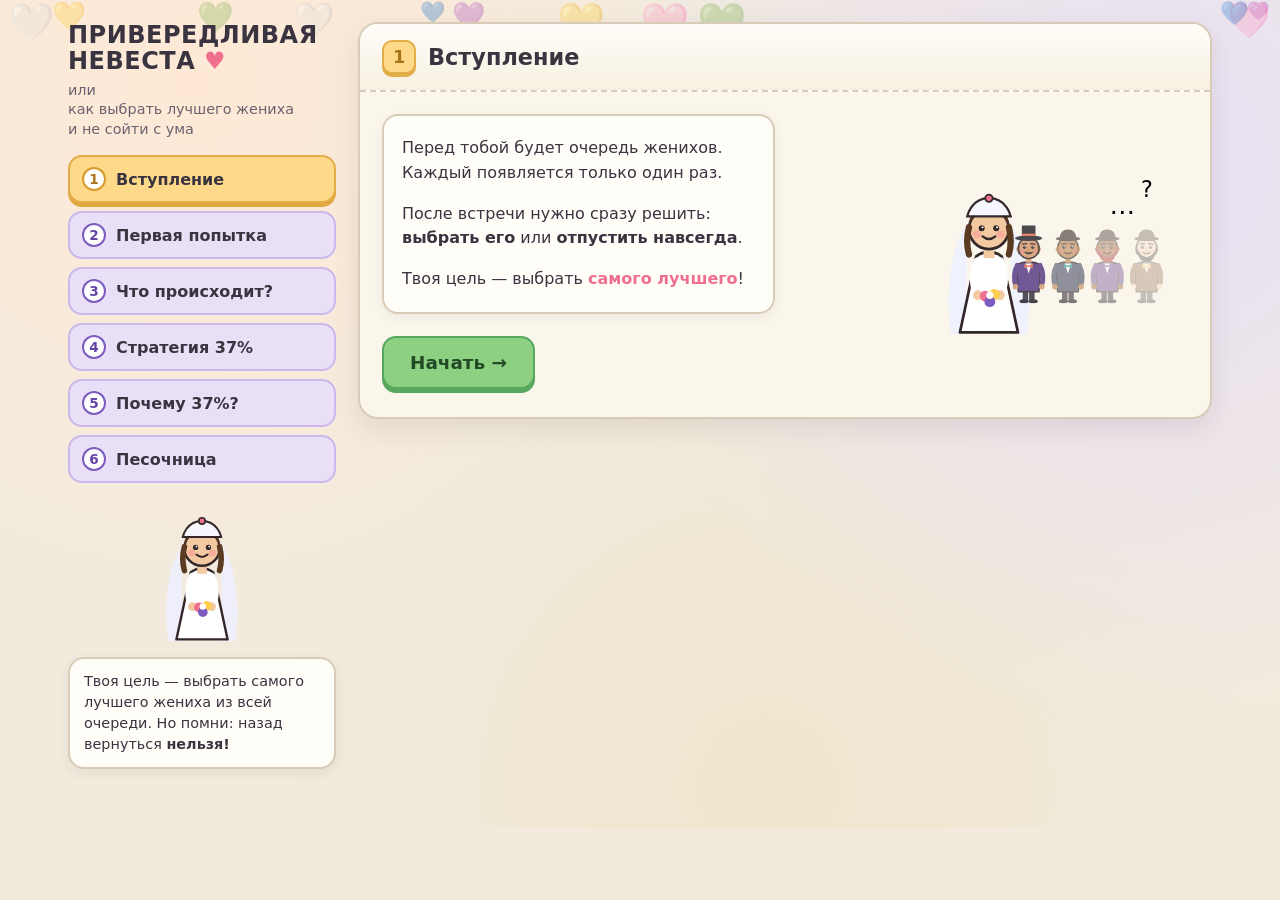
==== index.html @ fdc0e1d2 "Привередливая невеста — интерактивная задача о секретаре Co-authored-by: Cursor <cursoragent@cursor." ====
<!DOCTYPE html>
<html lang="ru">
<head>
  <meta charset="UTF-8" />
  <meta name="viewport" content="width=device-width, initial-scale=1.0" />
  <title>Привередливая невеста — как выбрать лучшего жениха и не сойти с ума</title>
  <link rel="stylesheet" href="style.css" />
  <link rel="icon" href="data:image/svg+xml,%3Csvg xmlns='http://www.w3.org/2000/svg' viewBox='0 0 100 100'%3E%3Ctext y='.9em' font-size='90'%3E%F0%9F%91%B0%3C/text%3E%3C/svg%3E" />
</head>
<body>
  <div class="bg-hearts" id="bgHearts" aria-hidden="true"></div>

  <div class="app">
    <!-- ================= SIDEBAR ================= -->
    <aside class="sidebar">
      <div class="brand">
        <h1>Привередливая<br>невеста <span class="heart">♥</span></h1>
        <p class="brand-sub">или<br>как выбрать лучшего жениха<br>и не сойти с ума</p>
      </div>

      <nav class="scene-nav" id="sceneNav">
        <button class="nav-item active" data-scene="scene-intro"><span class="n">1</span> Вступление</button>
        <button class="nav-item" data-scene="scene-play"><span class="n">2</span> Первая попытка</button>
        <button class="nav-item" data-scene="scene-stats"><span class="n">3</span> Что происходит?</button>
        <button class="nav-item" data-scene="scene-strategy"><span class="n">4</span> Стратегия 37%</button>
        <button class="nav-item" data-scene="scene-why"><span class="n">5</span> Почему 37%?</button>
        <button class="nav-item" data-scene="scene-sandbox"><span class="n">6</span> Песочница</button>
      </nav>

      <div class="helper">
        <div class="helper-art" id="helperArt"><!-- bride svg --></div>
        <div class="helper-tip" id="helperTip">
          Твоя цель — выбрать самого лучшего жениха из всей очереди.
          Но помни: назад вернуться <strong>нельзя!</strong>
        </div>
      </div>
    </aside>

    <!-- ================= MAIN STAGE ================= -->
    <main class="stage">

      <!-- ---------- SCENE 1: ВСТУПЛЕНИЕ ---------- -->
      <section class="scene active" id="scene-intro">
        <div class="panel">
          <div class="panel-head"><span class="badge badge-peach">1</span><h2>Вступление</h2></div>
          <div class="panel-body two-col">
            <div>
              <div class="speech">
                <p>Перед тобой будет очередь женихов. Каждый появляется только один раз.</p>
                <p>После встречи нужно сразу решить: <strong>выбрать его</strong> или
                   <strong>отпустить навсегда</strong>.</p>
                <p>Твоя цель — выбрать <span class="accent">самого лучшего</span>!</p>
              </div>
              <button class="btn btn-green btn-big" data-scene="scene-play">Начать →</button>
            </div>
            <div class="hero-art" id="heroArt"><!-- bride + queue svg --></div>
          </div>
        </div>
      </section>

      <!-- ---------- SCENE 2: ПЕРВАЯ ПОПЫТКА ---------- -->
      <section class="scene" id="scene-play">
        <div class="panel">
          <div class="panel-head">
            <span class="badge">2</span><h2>Первая попытка</h2>
            <span class="counter-pill" id="playCounter">Кандидат 1 из 12</span>
          </div>
          <div class="panel-body">
            <div class="play-grid">
              <!-- current suitor + speech + buttons -->
              <div class="play-main">
                <div class="suitor-stage" id="suitorStage"></div>
                <div class="decision-row" id="decisionRow">
                  <button class="btn btn-green" id="btnAccept">💍 Выбрать его!</button>
                  <button class="btn btn-pink" id="btnReject">👋 Отпустить навсегда</button>
                </div>
              </div>
              <!-- who you've met so far -->
              <aside class="met-panel">
                <h3>Кого ты уже встретила</h3>
                <div class="met-list" id="metList"></div>
                <div class="met-caption" id="metCaption"></div>
              </aside>
            </div>
            <!-- progress queue -->
            <div class="queue" id="playQueue"></div>
          </div>
        </div>
      </section>

      <!-- ---------- SCENE 3: ЧТО ПРОИСХОДИТ? ---------- -->
      <section class="scene" id="scene-stats">
        <div class="panel">
          <div class="panel-head"><span class="badge">3</span><h2>Что происходит?</h2></div>
          <div class="panel-body">
            <p class="hint-line" id="statsIntro">
              Сыграй «Первую попытку», чтобы увидеть всю очередь и результат 👆
            </p>
            <div class="reveal-host" id="statsReveal"></div>

            <div class="speech speech-wide">
              <p>Слишком <strong>ранний</strong> выбор опасен — лучший ещё может прийти.</p>
              <p>Слишком <strong>позднее</strong> ожидание тоже — отвергнешь лучшего и останешься
                 с кем попало.</p>
              <p>Нужно сначала <strong>изучить рынок</strong>, а потом действовать. Но сколько именно смотреть?</p>
            </div>

            <div class="nav-row">
              <button class="btn btn-ghost" data-scene="scene-play">↩ Сыграть ещё раз</button>
              <button class="btn btn-purple" data-scene="scene-strategy">Попробовать стратегию →</button>
            </div>
          </div>
        </div>
      </section>

      <!-- ---------- SCENE 4: СТРАТЕГИЯ 37% ---------- -->
      <section class="scene" id="scene-strategy">
        <div class="panel">
          <div class="panel-head"><span class="badge">4</span><h2>Стратегия 37%</h2></div>
          <div class="panel-body">
            <div class="strat-grid">
              <div class="strat-controls">
                <div class="speech">
                  <p>Сначала просто <strong>смотри</strong> на женихов и никого не выбирай,
                     а потом возьми <strong>первого, кто лучше всех предыдущих</strong>.</p>
                </div>
                <label class="slider-label" for="stratSlider">
                  Сколько процентов сначала просто смотреть?
                  <strong class="pct-tag"><span id="stratPct">37</span>%</strong>
                </label>
                <input type="range" id="stratSlider" min="0" max="90" value="37" step="1" />
                <div class="phase-bar">
                  <div class="phase observe" id="stratObserve">👀 наблюдаю</div>
                  <div class="phase choose" id="stratChoose">💘 выбираю</div>
                </div>
                <button class="btn btn-purple btn-big" id="btnRunStrat">Запустить 1000 симуляций 🎲</button>
              </div>

              <div class="strat-chart">
                <h3 class="chart-title">Вероятность выбрать лучшего жениха</h3>
                <div class="chart-wrap">
                  <canvas id="stratChart" width="720" height="360"></canvas>
                </div>
                <button class="btn btn-ghost" id="btnDrawCurve">Построить кривую 📈</button>
              </div>

              <div class="strat-result">
                <h3>Результат симуляции</h3>
                <div class="big-number"><span id="stratWinPct">—</span>%</div>
                <div class="big-number-cap">из 1000 симуляций ты выбрала лучшего жениха</div>
                <p class="strat-note">
                  Оптимум около 37% — это не магия. Это математика! (не пугайся, дальше будет
                  интуитивно и красиво)
                </p>
              </div>
            </div>

            <div class="nav-row">
              <button class="btn btn-ghost" data-scene="scene-play">↩ Сыграть ещё раз</button>
              <button class="btn btn-purple" data-scene="scene-why">Почему 37%? →</button>
            </div>
          </div>
        </div>
      </section>

      <!-- ---------- SCENE 5: ПОЧЕМУ 37%? ---------- -->
      <section class="scene" id="scene-why">
        <div class="panel">
          <div class="panel-head"><span class="badge">5</span><h2>Почему 37%?</h2></div>
          <div class="panel-body">
            <p class="hint-line">Представь 100 женихов в очереди.</p>

            <div class="phase-explain">
              <div class="phase-line" id="whyLine"></div>
              <div class="phase-split">
                <div class="split obs"><strong>37%</strong><br>фаза наблюдения:<br>просто смотри и запоминай лучших</div>
                <div class="split cho"><strong>63%</strong><br>фаза выбора:<br>бери первого, кто лучше всех, кого ты видела</div>
              </div>
            </div>

            <div class="why-row">
              <div class="why-bride" id="whyBride"></div>
              <div class="speech">
                <p>Лучше всего сначала собрать информацию — но не слишком долго. Мало посмотришь —
                   выбираешь наугад. Долго ждёшь — всех хороших уже разобрали.</p>
                <p>В пределе оптимальная доля равна <strong>1 / e ≈ 36.8%</strong>.
                   Не потому что мы так хотим, а потому что так устроен шанс! ✨</p>
              </div>
            </div>

            <div class="speech speech-wide history">
              <p>📜 <strong>Немного истории.</strong> Это не мы придумали! Задачу называют
                 <em>«задача о секретаре»</em> (а ещё — «о разборчивой невесте», «о приданом султана»,
                 «задача наилучшего выбора»).</p>
              <p>Её широко популяризировал <strong>Мартин Гарднер</strong> в колонке
                 <em>Mathematical Games</em> журнала <em>Scientific American</em> в
                 <strong>1960 году</strong>. Строгое решение с числом <strong>1/e</strong>
                 в начале 1960-х дали математики <strong>Деннис Линдли (1961)</strong> и
                 <strong>Юджин Дынкин (1963)</strong>, а подробный разбор —
                 <strong>Гилберт и Мостеллер (1966)</strong>.</p>
            </div>

            <div class="nav-row">
              <button class="btn btn-ghost" data-scene="scene-strategy">← Назад</button>
              <button class="btn btn-green" data-scene="scene-sandbox">Открыть песочницу 🧪</button>
            </div>
          </div>
        </div>
      </section>

      <!-- ---------- SCENE 6: ПЕСОЧНИЦА ---------- -->
      <section class="scene" id="scene-sandbox">
        <div class="panel">
          <div class="panel-head"><span class="badge">6</span><h2>Песочница</h2></div>
          <div class="panel-body">
            <div class="sandbox-grid">
              <div class="controls">
                <div class="field">
                  <label>Количество женихов</label>
                  <div class="chip-row" id="sbNChips" data-value="100">
                    <button class="chip" data-val="10">10</button>
                    <button class="chip" data-val="20">20</button>
                    <button class="chip" data-val="50">50</button>
                    <button class="chip active" data-val="100">100</button>
                  </div>
                </div>

                <div class="field">
                  <label>Процент наблюдения: <strong><span id="sbPct">37</span>%</strong></label>
                  <input type="range" id="sbSlider" min="0" max="90" value="37" step="1" />
                </div>

                <div class="field">
                  <label>Число симуляций</label>
                  <div class="chip-row" id="sbTrialsChips" data-value="1000">
                    <button class="chip" data-val="100">100</button>
                    <button class="chip active" data-val="1000">1000</button>
                    <button class="chip" data-val="5000">5000</button>
                  </div>
                </div>

                <label class="checkbox">
                  <input type="checkbox" id="sbPickLast" checked />
                  <span>Если никто не лучше — взять последнего</span>
                </label>

                <button class="btn btn-green btn-big" id="btnSimulate">Симулировать! 🎲</button>
              </div>

              <div class="sandbox-results" id="sbResults">
                <div class="result-tile">
                  <div class="rt-num" id="sbBestPct">—</div>
                  <div class="rt-cap">шанс выбрать лучшего</div>
                </div>
                <div class="result-tile">
                  <div class="rt-num" id="sbAvgScore">—</div>
                  <div class="rt-cap">средний рейтинг выбранного (из 100)</div>
                </div>
                <div class="result-tile">
                  <div class="rt-num" id="sbAlone">—</div>
                  <div class="rt-cap">осталась ни с чем</div>
                </div>
                <div class="result-tile tile-gold">
                  <div class="rt-num" id="sbOptimal">—</div>
                  <div class="rt-cap">лучший процент наблюдения</div>
                </div>
              </div>
            </div>

            <p class="credits">
              Интерактивное объяснение в духе Nicky Case «The Evolution of Trust».
              Математика — классическая «задача о привередливой невесте» (secretary problem).
            </p>
          </div>
        </div>
      </section>

    </main>
  </div>

  <script src="script.js"></script>
</body>
</html>
---- style.css ----
/* =====================================================================
   Привередливая невеста — styles
   Soft pastel cartoon look with a persistent sidebar of scenes,
   inspired by the friendly design of ncase.me/trust (no assets copied).
   ===================================================================== */

:root {
  --ink:        #3a3340;
  --ink-soft:   #6b6270;
  --cream:      #f2ebdd;   /* page background          */
  --panel:      #fbf6ec;   /* panel surface            */
  --panel-2:    #fffdf8;   /* inner surface            */
  --line:       #d8ccb8;   /* soft borders             */
  --purple:     #7c5cbf;
  --purple-l:   #e9e0f7;
  --purple-d:   #6446a8;
  --green:      #8ed081;
  --green-d:    #57a75f;
  --pink:       #ef6f8e;
  --pink-l:     #ffd8e2;
  --peach:      #ffd98a;
  --gold:       #ffcf4d;
  --sky:        #9fd0e8;
  --radius:     20px;

  font-family: "Baloo 2", "Nunito", "Comic Sans MS", "Trebuchet MS",
               system-ui, -apple-system, "Segoe UI", sans-serif;
}

* { box-sizing: border-box; }

html, body {
  margin: 0; padding: 0;
  background: var(--cream);
  color: var(--ink);
  min-height: 100%;
}
body {
  background-image:
    radial-gradient(circle at 15% 10%, #ffe9d6 0, transparent 38%),
    radial-gradient(circle at 90% 20%, #e8e0f5 0, transparent 42%),
    radial-gradient(circle at 60% 95%, #f0e6cf 0, transparent 45%);
  overflow-x: hidden;
}

/* ---------- floating background hearts ---------- */
.bg-hearts { position: fixed; inset: 0; pointer-events: none; z-index: 0; }
.bg-hearts .fh { position: absolute; opacity: .3; animation: floatUp linear infinite; }
@keyframes floatUp {
  0%   { transform: translateY(110vh) rotate(0deg); }
  100% { transform: translateY(-15vh) rotate(360deg); }
}

/* ---------- app shell ---------- */
.app {
  position: relative; z-index: 1;
  display: grid;
  grid-template-columns: 268px 1fr;
  gap: 22px;
  max-width: 1180px;
  margin: 0 auto;
  padding: 22px 18px 60px;
  align-items: start;
}

/* ---------- sidebar ---------- */
.sidebar {
  position: sticky; top: 18px;
  display: flex; flex-direction: column; gap: 16px;
}
.brand h1 {
  font-size: 1.5rem; line-height: 1.1; margin: 0 0 6px;
  text-transform: uppercase; letter-spacing: .5px;
}
.brand .heart { color: var(--pink); text-transform: none; }
.brand-sub { margin: 0; font-size: .9rem; color: var(--ink-soft); line-height: 1.35; }

.scene-nav { display: flex; flex-direction: column; gap: 8px; }
.nav-item {
  display: flex; align-items: center; gap: 10px;
  font-family: inherit; font-size: 1rem; font-weight: 700; text-align: left;
  color: var(--ink);
  background: var(--purple-l);
  border: 2px solid #cbb8ec;
  border-radius: 14px;
  padding: 10px 12px; cursor: pointer;
  transition: transform .1s ease, background .15s ease, box-shadow .15s ease;
}
.nav-item .n {
  flex: none; width: 24px; height: 24px; border-radius: 50%;
  display: grid; place-items: center;
  background: #fff; border: 2px solid var(--purple);
  color: var(--purple-d); font-size: .85rem; font-weight: 800;
}
.nav-item:hover { transform: translateX(3px); }
.nav-item.active {
  background: var(--peach); border-color: #e3ad4a;
  box-shadow: 0 4px 0 #e0a83f;
}
.nav-item.active .n { border-color: #d69a2a; color: #a9741a; }

/* helper bride + tip */
.helper { margin-top: 6px; }
.helper-art { width: 96px; margin: 0 auto 6px; }
.helper-art svg { width: 100%; height: auto; }
.helper-tip {
  background: var(--panel-2);
  border: 2px solid var(--line);
  border-radius: 16px;
  padding: 12px 14px; font-size: .9rem; line-height: 1.45;
  box-shadow: 0 4px 12px rgba(58,51,64,.08);
}

/* ---------- panels / scenes ---------- */
.stage { min-width: 0; }
.scene { display: none; animation: pop .4s cubic-bezier(.2,.9,.3,1.25); }
.scene.active { display: block; }
@keyframes pop {
  from { opacity: 0; transform: translateY(16px); }
  to   { opacity: 1; transform: translateY(0); }
}

.panel {
  background: var(--panel);
  border: 2px solid var(--line);
  border-radius: var(--radius);
  box-shadow: 0 10px 26px rgba(58,51,64,.10);
  overflow: hidden;
}
.panel-head {
  display: flex; align-items: center; gap: 12px;
  padding: 16px 22px;
  border-bottom: 2px dashed var(--line);
  background: linear-gradient(#fffdf8, #f7f0e2);
}
.panel-head h2 { margin: 0; font-size: 1.4rem; }
.badge {
  flex: none; width: 34px; height: 34px; border-radius: 10px;
  display: grid; place-items: center;
  background: var(--purple); color: #fff; font-weight: 800; font-size: 1.1rem;
  border: 2px solid var(--purple-d); box-shadow: 0 3px 0 var(--purple-d);
}
.badge-peach { background: var(--peach); color: #a9741a; border-color: #e3ad4a; box-shadow: 0 3px 0 #e3ad4a; }
.counter-pill {
  margin-left: auto; font-size: .9rem; font-weight: 700; color: var(--ink-soft);
  background: #fff; border: 2px solid var(--line); border-radius: 20px; padding: 4px 12px;
}
.panel-body { padding: 22px; }

.two-col { display: grid; grid-template-columns: 1fr 1fr; gap: 20px; align-items: center; }

/* ---------- typography helpers ---------- */
h3 { font-size: 1.1rem; margin: 0 0 10px; }
.hint-line { font-size: 1.02rem; color: var(--ink-soft); }
.accent { color: var(--pink); font-weight: 800; }

.speech {
  text-align: left;
  background: var(--panel-2);
  border: 2px solid var(--line);
  border-radius: 16px;
  padding: 4px 18px;
  box-shadow: 0 4px 12px rgba(58,51,64,.06);
  margin-bottom: 16px;
}
.speech p { line-height: 1.55; }
.speech-wide { max-width: 720px; margin: 18px auto; }
.speech.history { background: #f3eefb; border-color: #d6c8ef; font-size: .95rem; }

/* ---------- buttons ---------- */
.btn {
  font-family: inherit; font-weight: 800; font-size: 1rem;
  color: var(--ink);
  background: #fff;
  border: 2px solid var(--line);
  border-radius: 14px;
  padding: 11px 20px; cursor: pointer; margin: 6px 6px 6px 0;
  box-shadow: 0 4px 0 rgba(58,51,64,.18);
  transition: transform .08s ease, box-shadow .08s ease, filter .15s ease;
}
.btn:hover  { filter: brightness(1.03); transform: translateY(-1px); }
.btn:active { transform: translateY(3px); box-shadow: 0 1px 0 rgba(58,51,64,.18); }
.btn:disabled { opacity: .55; cursor: not-allowed; transform: none; }
.btn-big { font-size: 1.15rem; padding: 14px 26px; }

.btn-green  { background: var(--green);  color: #234a26; border-color: var(--green-d); box-shadow: 0 4px 0 var(--green-d); }
.btn-purple { background: var(--purple); color: #fff;    border-color: var(--purple-d); box-shadow: 0 4px 0 var(--purple-d); }
.btn-pink   { background: var(--pink);   color: #fff;    border-color: #d24f70; box-shadow: 0 4px 0 #d24f70; }
.btn-ghost  { background: #fff; }

.nav-row { display: flex; justify-content: space-between; gap: 10px; margin-top: 20px; flex-wrap: wrap; }

/* ---------- hero art ---------- */
.hero-art svg { width: 100%; height: auto; }

/* ================= SCENE 2: PLAY ================= */
.play-grid { display: grid; grid-template-columns: 1fr 260px; gap: 20px; align-items: start; }
.play-main { display: flex; flex-direction: column; align-items: center; }

.suitor-stage { width: 100%; display: flex; justify-content: center; min-height: 300px; }
.suitor-card {
  display: flex; align-items: center; gap: 16px;
  background: var(--panel-2); border: 2px solid var(--line); border-radius: 18px;
  padding: 16px 18px; box-shadow: 0 6px 16px rgba(58,51,64,.10);
  max-width: 100%; animation: enterSuitor .45s cubic-bezier(.2,.9,.3,1.3);
}
@keyframes enterSuitor {
  from { opacity: 0; transform: translateX(40px) rotate(2deg); }
  to   { opacity: 1; transform: translateX(0) rotate(0); }
}
.suitor-avatar { width: 130px; flex: none; }
.suitor-avatar svg { width: 100%; height: auto; }
.suitor-info { text-align: left; }
.suitor-name { font-size: 1.3rem; font-weight: 800; }
.suitor-trait { font-style: italic; color: var(--ink-soft); margin: 4px 0 8px; line-height: 1.4; }
.hearts { font-size: 1.2rem; letter-spacing: 1px; }

/* speech bubble verdict */
.bubble {
  position: relative; display: inline-block; margin-top: 10px;
  background: #fff; border: 2px solid var(--ink); border-radius: 14px;
  padding: 8px 14px; font-weight: 700; font-size: .95rem; max-width: 220px;
}
.bubble::after {
  content: ""; position: absolute; left: -10px; top: 16px;
  border: 8px solid transparent; border-right-color: var(--ink);
}
.bubble.best  { background: var(--gold); }
.bubble.avg   { background: var(--peach); }
.bubble.worse { background: #ece5dc; }

.decision-row { display: flex; justify-content: center; gap: 10px; margin-top: 8px; flex-wrap: wrap; }

/* met panel */
.met-panel {
  background: var(--panel-2); border: 2px solid var(--line); border-radius: 16px;
  padding: 14px; box-shadow: 0 4px 12px rgba(58,51,64,.06);
}
.met-panel h3 { font-size: 1rem; text-align: center; }
.met-list { display: flex; flex-wrap: wrap; gap: 8px; justify-content: center; min-height: 60px; }
.met-mini { width: 46px; position: relative; }
.met-mini svg { width: 100%; height: auto; }
.met-mini.record::after {
  content: "👑"; position: absolute; top: -12px; left: 50%; transform: translateX(-50%); font-size: 16px;
}
.met-caption { text-align: center; font-size: .85rem; color: var(--ink-soft); margin-top: 8px; min-height: 1.2em; }

/* progress queue */
.queue { display: flex; flex-wrap: wrap; justify-content: center; gap: 7px; margin-top: 20px; }
.qslot {
  width: 30px; height: 36px; border: 2px solid var(--ink); border-radius: 8px 8px 10px 10px;
  display: grid; place-items: center; font-size: 13px; font-weight: 700; background: #fff;
  transition: transform .2s ease;
}
.qslot.seen    { background: #e7ded2; color: #9b8b7a; }
.qslot.record  { background: var(--green); }
.qslot.current { background: var(--sky); transform: translateY(-6px) scale(1.14); box-shadow: 0 3px 0 rgba(58,51,64,.25); }
.qslot.future  { opacity: .5; }

/* ================= SCENE 3: REVEAL ================= */
.reveal-host { margin: 8px 0 4px; }
.result-banner {
  font-size: 1.25rem; font-weight: 800; padding: 14px 16px; border-radius: 16px;
  border: 2px solid var(--ink); margin-bottom: 16px; text-align: center;
}
.result-banner.win  { background: var(--gold); }
.result-banner.lose { background: var(--purple-l); }
.reveal-queue { display: flex; flex-wrap: wrap; justify-content: center; gap: 8px; }
.reveal-suitor {
  width: 74px; text-align: center; background: var(--panel-2);
  border: 2px solid var(--line); border-radius: 12px; padding: 8px 4px 6px;
  animation: pop .35s backwards;
}
.reveal-suitor .mini { width: 52px; margin: 0 auto; }
.reveal-suitor .mini svg { width: 100%; height: auto; }
.reveal-suitor .sc { font-weight: 800; font-size: .95rem; }
.reveal-suitor .no { font-size: .7rem; color: var(--ink-soft); }
.reveal-suitor.is-best   { background: var(--gold); box-shadow: 0 4px 10px rgba(58,51,64,.2); transform: scale(1.05); }
.reveal-suitor.is-chosen { outline: 3px solid var(--pink); outline-offset: 2px; }

/* ================= SCENE 4: STRATEGY ================= */
.strat-grid {
  display: grid; grid-template-columns: 1fr 1.3fr .8fr; gap: 18px; align-items: start;
}
.slider-label { display: block; margin: 6px 0; font-size: .98rem; }
.pct-tag { color: var(--purple-d); }

input[type="range"] {
  -webkit-appearance: none; appearance: none; width: 100%; height: 14px;
  background: #fff; border: 2px solid var(--line); border-radius: 20px; outline: none; margin: 8px 0;
}
input[type="range"]::-webkit-slider-thumb {
  -webkit-appearance: none; appearance: none; width: 28px; height: 28px; border-radius: 50%;
  background: var(--purple); border: 2px solid var(--purple-d); cursor: pointer; box-shadow: 0 2px 4px rgba(0,0,0,.2);
}
input[type="range"]::-moz-range-thumb {
  width: 28px; height: 28px; border-radius: 50%; background: var(--purple);
  border: 2px solid var(--purple-d); cursor: pointer;
}

.phase-bar { display: flex; height: 32px; border: 2px solid var(--ink); border-radius: 10px; overflow: hidden; margin: 6px 0 14px; }
.phase { display: flex; align-items: center; justify-content: center; font-weight: 700; font-size: .85rem; white-space: nowrap; overflow: hidden; transition: flex-basis .12s ease; }
.phase.observe { background: var(--sky); }
.phase.choose  { background: var(--pink); color: #fff; border-left: 2px solid var(--ink); }

.chart-title { text-align: center; }
.chart-wrap { background: var(--panel-2); border: 2px solid var(--line); border-radius: 14px; padding: 8px; overflow-x: auto; }
.chart-wrap canvas { display: block; max-width: 100%; height: auto; margin: 0 auto; }

.strat-result { background: var(--panel-2); border: 2px solid var(--line); border-radius: 16px; padding: 16px; text-align: center; }
.big-number { font-size: 2.8rem; font-weight: 900; color: var(--purple-d); line-height: 1; }
.big-number-cap { font-size: .9rem; color: var(--ink-soft); }
.strat-note { font-size: .85rem; color: var(--ink-soft); margin-top: 12px; }

/* ================= SCENE 5: WHY ================= */
.phase-explain { margin: 16px 0 20px; }
.phase-line { display: flex; flex-wrap: wrap; gap: 4px; justify-content: center; margin-bottom: 10px; }
.phase-line svg { width: 22px; height: auto; animation: pop .3s backwards; }
.phase-split { display: flex; border: 2px solid var(--ink); border-radius: 12px; overflow: hidden; max-width: 720px; margin: 0 auto; }
.phase-split .split { padding: 10px 12px; font-size: .9rem; line-height: 1.35; }
.phase-split .split.obs { background: var(--sky); flex: 37; }
.phase-split .split.cho { background: var(--pink-l); flex: 63; border-left: 2px solid var(--ink); }

.why-row { display: flex; align-items: center; gap: 16px; }
.why-bride { width: 120px; flex: none; }
.why-bride svg { width: 100%; height: auto; }

/* ================= SCENE 6: SANDBOX ================= */
.sandbox-grid { display: grid; grid-template-columns: 1fr 1fr; gap: 20px; align-items: start; }
.controls .field { margin-bottom: 16px; text-align: left; }
.controls label { display: block; font-weight: 700; margin-bottom: 8px; }
.chip-row { display: flex; gap: 8px; flex-wrap: wrap; }
.chip {
  font-family: inherit; font-weight: 800; font-size: 1rem;
  padding: 8px 16px; border: 2px solid var(--line); border-radius: 12px;
  background: #fff; cursor: pointer; color: var(--ink);
  box-shadow: 0 3px 0 rgba(58,51,64,.14);
}
.chip.active { background: var(--purple); color: #fff; border-color: var(--purple-d); box-shadow: 0 3px 0 var(--purple-d); }
.checkbox { display: flex; align-items: center; gap: 10px; cursor: pointer; margin-bottom: 16px; font-weight: 600; }
.checkbox input { width: 22px; height: 22px; accent-color: var(--purple); }

.sandbox-results { display: grid; grid-template-columns: 1fr 1fr; gap: 14px; }
.result-tile { background: var(--panel-2); border: 2px solid var(--line); border-radius: 16px; padding: 16px 12px; text-align: center; }
.result-tile.tile-gold { background: var(--gold); }
.rt-num { font-size: 2rem; font-weight: 900; color: var(--purple-d); }
.tile-gold .rt-num { color: var(--ink); }
.rt-cap { font-size: .88rem; color: var(--ink-soft); }

.credits { font-size: .8rem; color: var(--ink-soft); margin-top: 24px; text-align: center; }

/* ================= RESPONSIVE ================= */
@media (max-width: 940px) {
  .strat-grid { grid-template-columns: 1fr; }
  .two-col { grid-template-columns: 1fr; }
  .play-grid { grid-template-columns: 1fr; }
}
@media (max-width: 760px) {
  .app { grid-template-columns: 1fr; }
  .sidebar { position: static; }
  .scene-nav { flex-direction: row; flex-wrap: wrap; }
  .nav-item { flex: 1 1 30%; font-size: .85rem; padding: 8px; justify-content: center; }
  .nav-item span.n { width: 20px; height: 20px; }
  .helper { display: flex; gap: 12px; align-items: center; }
  .helper-art { width: 70px; margin: 0; }
  .suitor-card { flex-direction: column; text-align: center; }
  .suitor-info { text-align: center; }
  .bubble::after { display: none; }
  .sandbox-grid { grid-template-columns: 1fr; }
}
@media (max-width: 480px) {
  .sandbox-results { grid-template-columns: 1fr; }
  .qslot { width: 24px; height: 30px; font-size: 11px; }
  .why-row { flex-direction: column; }
}

@media (prefers-reduced-motion: reduce) {
  * { animation: none !important; transition: none !important; }
}
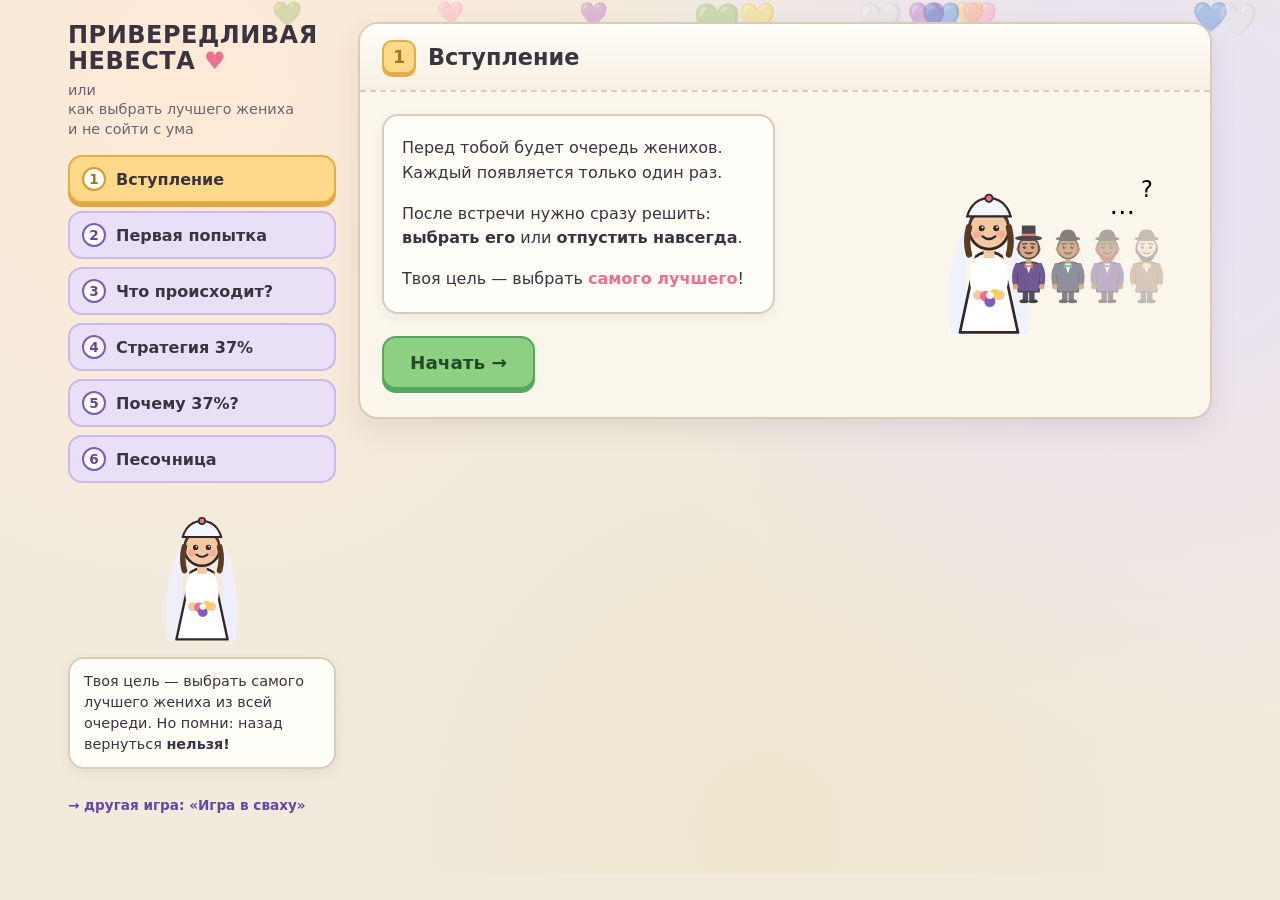
==== commit 98ac0755: "Вторая игра «Игра в сваху»: списки симпатий видны прямо на карточках Co-authored-by: Cursor <cursora" ====
--- a/index.html
+++ b/index.html
@@ -34,6 +34,8 @@
           Но помни: назад вернуться <strong>нельзя!</strong>
         </div>
       </div>
+
+      <a class="other-game" href="stable-marriage.html">→ другая игра: «Игра в сваху»</a>
     </aside>
 
     <!-- ================= MAIN STAGE ================= -->
--- a/style.css
+++ b/style.css
@@ -110,6 +110,9 @@
   padding: 12px 14px; font-size: .9rem; line-height: 1.45;
   box-shadow: 0 4px 12px rgba(58,51,64,.08);
 }
+.other-game { display: inline-block; margin-top: 12px; font-size: .85rem; font-weight: 700;
+  color: var(--purple-d); text-decoration: none; }
+.other-game:hover { text-decoration: underline; }
 
 /* ---------- panels / scenes ---------- */
 .stage { min-width: 0; }
